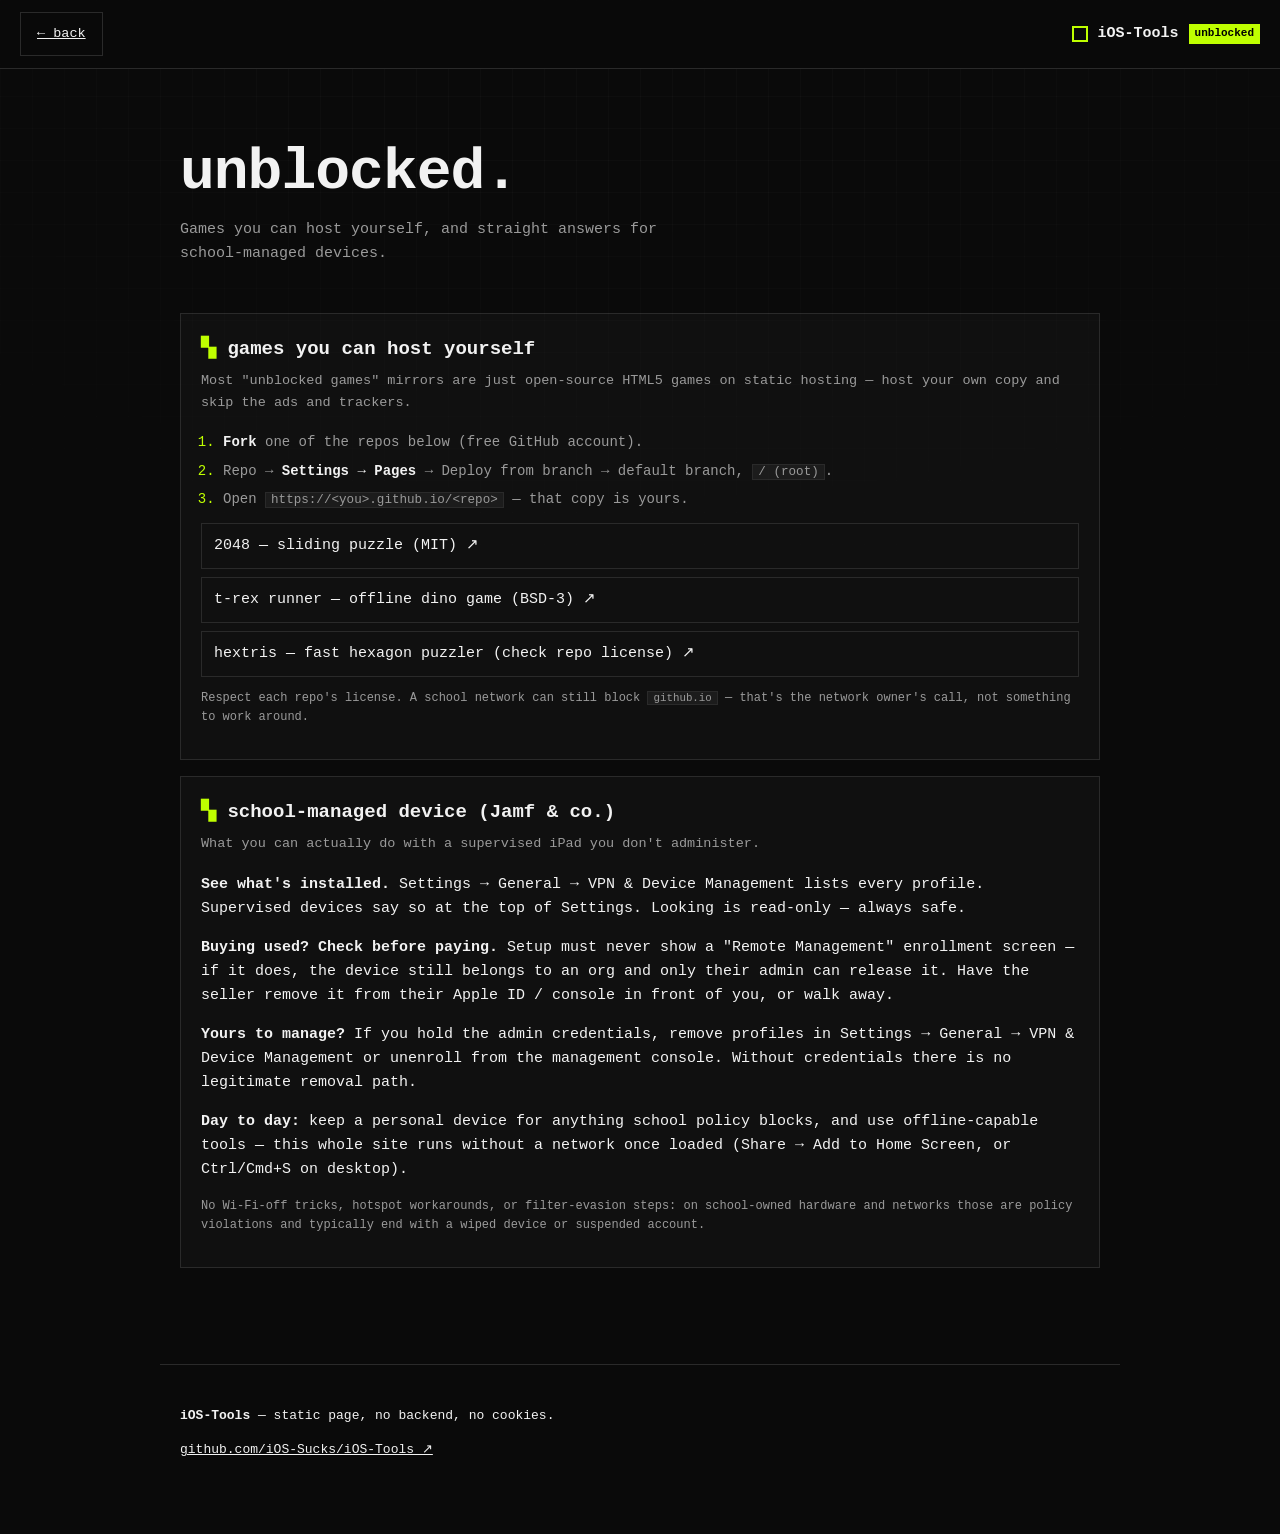
==== unblocked.html @ 69f216e7 "Split unblocked into its own page with back button Moves games and managed-device guides from index " ====
<!DOCTYPE html>
<html lang="en">
<head>
  <meta charset="UTF-8" />
  <meta name="viewport" content="width=device-width, initial-scale=1.0" />
  <title>unblocked — iOS-Tools</title>
  <meta name="description" content="Self-hostable open-source games and straight answers for school-managed devices." />
  <link rel="stylesheet" href="styles.css" />
  <link rel="icon" href="data:image/svg+xml,%3Csvg xmlns='http://www.w3.org/2000/svg' viewBox='0 0 16 16'%3E%3Crect width='16' height='16' fill='%230a0a0a'/%3E%3Crect x='3' y='3' width='10' height='10' fill='none' stroke='%23bfff00' stroke-width='2'/%3E%3C/svg%3E" />
</head>
<body>
  <a class="skip" href="#games">Skip to content</a>

  <header class="topbar">
    <a class="btn" href="index.html">← back</a>
    <a class="brand" href="index.html" aria-label="iOS-Tools home">
      <span class="brand-box" aria-hidden="true"></span>
      <span>iOS-Tools</span>
      <span class="brand-tag">unblocked</span>
    </a>
  </header>

  <main>
    <section class="hero">
      <h1>unblocked.</h1>
      <p class="lede">Games you can host yourself, and straight answers for school-managed devices.</p>
    </section>

    <section class="section">
      <article id="games" class="panel reveal">
        <header><h3>games you can host yourself</h3><p>Most "unblocked games" mirrors are just open-source HTML5 games on static hosting — host your own copy and skip the ads and trackers.</p></header>
        <ol class="steps">
          <li><strong>Fork</strong> one of the repos below (free GitHub account).</li>
          <li>Repo → <strong>Settings → Pages</strong> → Deploy from branch → default branch, <code>/ (root)</code>.</li>
          <li>Open <code>https://&lt;you&gt;.github.io/&lt;repo&gt;</code> — that copy is yours.</li>
        </ol>
        <ul class="links" aria-label="Open-source games to self-host">
          <li><a href="https://github.com/gabrielecirulli/2048" target="_blank" rel="noopener">2048 — sliding puzzle (MIT) ↗</a></li>
          <li><a href="https://github.com/wayou/t-rex-runner" target="_blank" rel="noopener">t-rex runner — offline dino game (BSD-3) ↗</a></li>
          <li><a href="https://github.com/Hextris/hextris" target="_blank" rel="noopener">hextris — fast hexagon puzzler (check repo license) ↗</a></li>
        </ul>
        <p class="dim small">Respect each repo's license. A school network can still block <code>github.io</code> — that's the network owner's call, not something to work around.</p>
      </article>

      <article id="managed" class="panel reveal">
        <header><h3>school-managed device (Jamf &amp; co.)</h3><p>What you can actually do with a supervised iPad you don't administer.</p></header>
        <p><strong>See what's installed.</strong> Settings → General → VPN &amp; Device Management lists every profile. Supervised devices say so at the top of Settings. Looking is read-only — always safe.</p>
        <p><strong>Buying used? Check before paying.</strong> Setup must never show a "Remote Management" enrollment screen — if it does, the device still belongs to an org and only their admin can release it. Have the seller remove it from their Apple ID / console in front of you, or walk away.</p>
        <p><strong>Yours to manage?</strong> If you hold the admin credentials, remove profiles in Settings → General → VPN &amp; Device Management or unenroll from the management console. Without credentials there is no legitimate removal path.</p>
        <p><strong>Day to day:</strong> keep a personal device for anything school policy blocks, and use offline-capable tools — this whole site runs without a network once loaded (Share → Add to Home Screen, or Ctrl/Cmd+S on desktop).</p>
        <p class="dim small">No Wi-Fi-off tricks, hotspot workarounds, or filter-evasion steps: on school-owned hardware and networks those are policy violations and typically end with a wiped device or suspended account.</p>
      </article>
    </section>
  </main>

  <footer>
    <p><strong>iOS-Tools</strong> — static page, no backend, no cookies.</p>
    <p><a href="https://github.com/iOS-Sucks/iOS-Tools" target="_blank" rel="noopener">github.com/iOS-Sucks/iOS-Tools ↗</a></p>
  </footer>

  <script src="app.js" defer></script>
</body>
</html>
---- styles.css ----
/* iOS-Tools — minimal square theme. black/white + lime rgb(191,255,0). */
:root {
  --bg: #0a0a0a;
  --bg2: #111111;
  --panel: #101010;
  --line: #2a2a2a;
  --fg: #f2f2f2;
  --dim: #9a9a9a;
  --lime: rgb(191, 255, 0);
  --lime-dim: rgba(191, 255, 0, 0.14);
  --err: #ff5d5d;
  --mono: ui-monospace, "JetBrains Mono", "SF Mono", Menlo, Consolas, monospace;
}

* { box-sizing: border-box; border-radius: 0 !important; }
html { scroll-behavior: smooth; }
body {
  margin: 0;
  background: var(--bg);
  color: var(--fg);
  font-family: var(--mono);
  font-size: 15px;
  line-height: 1.6;
  -webkit-font-smoothing: antialiased;
}

/* square grid backdrop */
body::before {
  content: "";
  position: fixed;
  inset: 0;
  pointer-events: none;
  background-image:
    linear-gradient(rgba(255,255,255,0.02) 1px, transparent 1px),
    linear-gradient(90deg, rgba(255,255,255,0.02) 1px, transparent 1px);
  background-size: 32px 32px;
  mask-image: radial-gradient(ellipse 90% 70% at 50% 0%, black 30%, transparent 100%);
}

::selection { background: var(--lime); color: #000; }
a { color: var(--fg); }
a:hover { color: var(--lime); }
code { background: #1c1c1c; padding: 0 5px; border: 1px solid var(--line); font-size: 0.9em; }

.skip {
  position: absolute; left: -999px; top: 0;
  background: var(--lime); color: #000; padding: 8px 12px; z-index: 99;
}
.skip:focus { left: 8px; top: 8px; }

/* top bar */
.topbar {
  position: sticky; top: 0; z-index: 50;
  display: flex; justify-content: space-between; align-items: center;
  padding: 12px 20px;
  background: rgba(10,10,10,0.92);
  backdrop-filter: blur(8px);
  border-bottom: 1px solid var(--line);
}
.brand { display: flex; align-items: center; gap: 10px; text-decoration: none; font-weight: 700; }
.brand-box { width: 16px; height: 16px; border: 2px solid var(--lime); display: inline-block; transition: transform .25s, background .25s; }
.brand:hover .brand-box { background: var(--lime); transform: rotate(90deg); }
.brand-tag { font-size: 11px; color: #000; background: var(--lime); padding: 1px 6px; }
.topbar nav { display: flex; gap: 4px; }
.topbar nav a { text-decoration: none; padding: 6px 10px; border: 1px solid transparent; font-size: 13px; }
.topbar nav a:hover { border-color: var(--lime); color: var(--lime); }

main { max-width: 960px; margin: 0 auto; padding: 0 20px 80px; }

/* hero */
.hero { padding: 56px 0 32px; }
.hero h1 { font-size: clamp(34px, 6vw, 58px); line-height: 1.04; margin: 18px 0 12px; letter-spacing: -1px; }
.lede { color: var(--dim); max-width: 60ch; }

.dim { color: var(--dim); }
.small { font-size: 12px; }

.hero-actions { display: flex; gap: 10px; flex-wrap: wrap; margin: 8px 0 26px; }
.stats { display: grid; grid-template-columns: repeat(4, 1fr); border: 1px solid var(--line); margin: 0; }
.stats div { padding: 12px; border-right: 1px solid var(--line); }
.stats div:last-child { border-right: 0; }
.stats dt { font-size: 11px; color: var(--dim); }
.stats dd { margin: 0; font-size: 20px; color: var(--lime); }

/* sections */
.index { padding: 20px 0; }
h2 { font-size: 15px; text-transform: uppercase; letter-spacing: 2px; border-bottom: 1px solid var(--line); padding-bottom: 10px; margin: 48px 0 18px; }
.h-num { color: #000; background: var(--lime); padding: 1px 7px; margin-right: 8px; }
.h-sub { color: var(--dim); text-transform: none; letter-spacing: 0; }

.grid.cards { display: grid; grid-template-columns: repeat(auto-fill, minmax(240px, 1fr)); gap: 1px; background: var(--line); border: 1px solid var(--line); }
.card {
  background: var(--panel); padding: 14px 16px; text-decoration: none;
  display: flex; flex-direction: column; gap: 6px; min-height: 132px;
  transition: background .2s;
  position: relative;
}
.card svg { width: 26px; height: 26px; fill: none; stroke: var(--lime); stroke-width: 1.6; }
.card strong { font-size: 15px; }
.card span { color: var(--dim); font-size: 13px; flex: 1; }
.card em { font-style: normal; font-size: 11px; color: var(--dim); border-top: 1px dashed var(--line); padding-top: 8px; }
.card:hover { background: var(--lime-dim); }
.card:hover strong { color: var(--lime); }
.card::after { content: "→"; position: absolute; top: 16px; right: 16px; color: var(--dim); transition: transform .2s, color .2s; }
.card:hover::after { transform: translate(3px, -3px); color: var(--lime); }

.section { scroll-margin-top: 70px; }
.panel { border: 1px solid var(--line); background: var(--panel); padding: 20px; margin-bottom: 16px; scroll-margin-top: 70px; }
.panel > header h3 { margin: 0 0 6px; font-size: 19px; }
.panel > header h3::before { content: "▚ "; color: var(--lime); }
.panel > header p { color: var(--dim); margin: 0 0 18px; font-size: 13.5px; }

label { display: block; font-size: 12px; color: var(--dim); text-transform: uppercase; letter-spacing: 1px; margin: 16px 0 6px; }
input[type="text"], input[type="url"], select, textarea {
  width: 100%; background: #0c0c0c; color: var(--fg);
  border: 1px solid var(--line); padding: 10px 12px;
  font-family: var(--mono); font-size: 14px;
}
input:focus, select:focus, textarea:focus, button:focus-visible, .drop:focus {
  outline: 2px solid var(--lime); outline-offset: 1px;
}
select { cursor: pointer; }
textarea { resize: vertical; min-height: 90px; }
.formgrid { display: grid; grid-template-columns: 1fr 1fr; gap: 0 16px; }
.checkrow { display: flex; gap: 10px; align-items: center; margin-top: 14px; }
.checkrow label { margin: 0; text-transform: none; letter-spacing: 0; font-size: 14px; color: var(--fg); }
input[type="checkbox"] { width: 18px; height: 18px; accent-color: var(--lime); }

.row { display: flex; gap: 10px; flex-wrap: wrap; margin-top: 16px; }
.btn {
  font-family: var(--mono); font-size: 13.5px; cursor: pointer;
  background: transparent; color: var(--fg);
  border: 1px solid var(--line); padding: 10px 16px;
  transition: background .15s, color .15s, border-color .15s, transform .1s;
}
.btn:hover { border-color: var(--lime); color: var(--lime); }
.btn:active { transform: translateY(1px); }
.btn.primary { background: var(--lime); border-color: var(--lime); color: #000; font-weight: 700; }
.btn.primary:hover { background: #d4ff4d; color: #000; }
.btn:disabled { opacity: 0.4; cursor: not-allowed; }
.linklike { color: var(--lime); text-decoration: underline; cursor: pointer; }

.drop {
  border: 1px dashed var(--dim); padding: 26px; text-align: center;
  margin-bottom: 6px; cursor: pointer; transition: border-color .2s, background .2s;
}
.drop:hover, .drop.over { border-color: var(--lime); background: var(--lime-dim); }

.out {
  background: #0c0c0c; border: 1px solid var(--line);
  padding: 14px; overflow-x: auto; max-height: 340px; overflow-y: auto;
  margin: 6px 0 0; white-space: pre-wrap; word-break: break-word;
}
.out code { background: none; border: 0; padding: 0; }
.result { border-left: 3px solid var(--lime); padding: 8px 12px; background: #0c0c0c; }
.err { color: var(--err); font-size: 13px; min-height: 1.2em; margin: 10px 0 0; }
.err:empty { display: none; }

.summary { margin-top: 14px; }
.summary table { width: 100%; border-collapse: collapse; font-size: 13px; }
.summary th, .summary td { text-align: left; border: 1px solid var(--line); padding: 7px 10px; }
.summary th { color: var(--dim); font-weight: 400; width: 220px; background: #0c0c0c; }

.links { list-style: none; padding: 0; margin: 12px 0 0; display: flex; flex-direction: column; gap: 8px; }
.links a { display: block; border: 1px solid var(--line); padding: 10px 12px; text-decoration: none; }
.links a:hover { border-color: var(--lime); }

.steps { padding-left: 22px; margin: 12px 0; color: var(--dim); font-size: 14px; }
.steps li { margin-bottom: 6px; }
.steps li::marker { color: var(--lime); }
.steps strong { color: var(--fg); }

.swatch { width: 100%; height: 44px; border: 1px solid var(--line); margin-top: 12px; }

footer { border-top: 1px solid var(--line); padding: 28px 20px 60px; max-width: 960px; margin: 0 auto; font-size: 13px; }

/* reveal animation */
.reveal { opacity: 0; transform: translateY(14px); transition: opacity .5s ease, transform .5s ease; }
.reveal.in { opacity: 1; transform: none; }

@media (max-width: 640px) {
  .formgrid { grid-template-columns: 1fr; }
  .stats { grid-template-columns: repeat(2, 1fr); }
  .stats div:nth-child(2) { border-right: 0; }
  .stats div { border-bottom: 1px solid var(--line); }
  .topbar nav a:not(:last-child) { display: none; }
}

@media (prefers-reduced-motion: reduce) {
  *, *::before, *::after { animation: none !important; transition: none !important; }
  html { scroll-behavior: auto; }
  .reveal { opacity: 1; transform: none; }
}
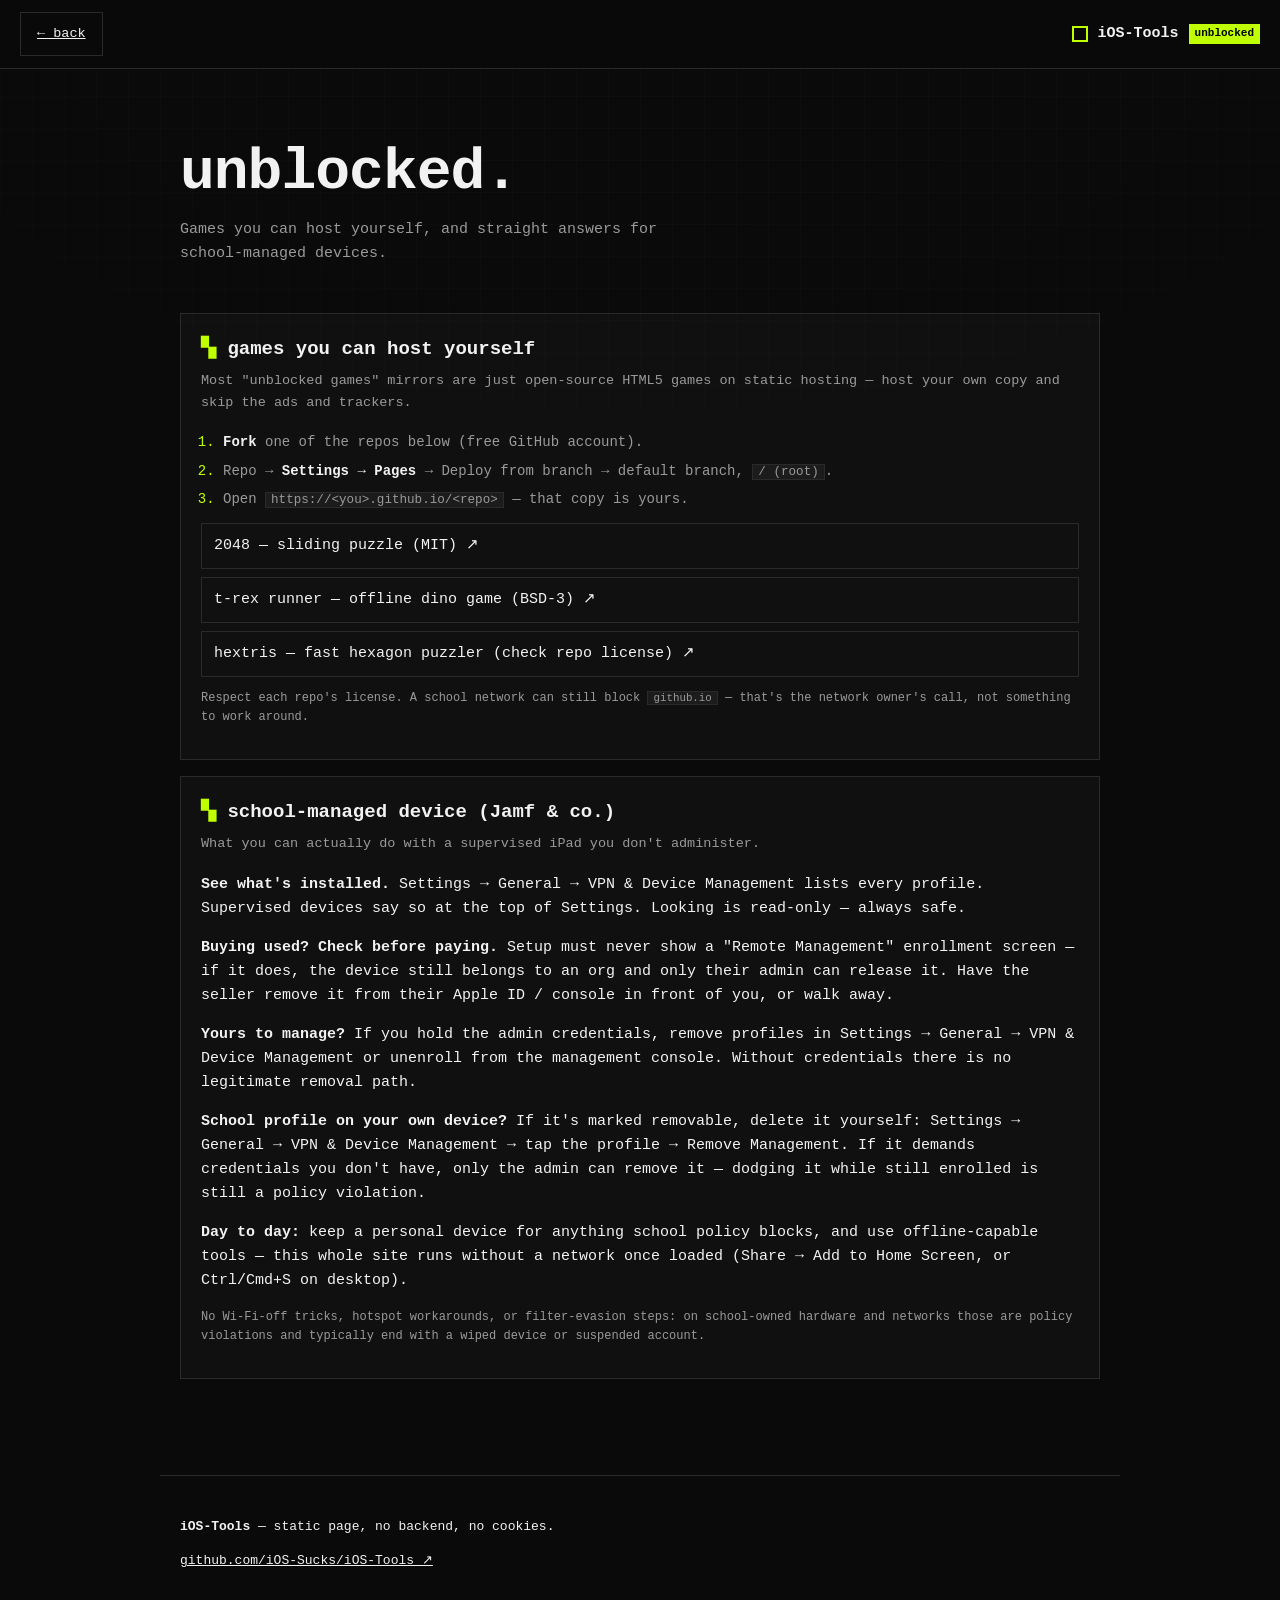
==== commit e4a40dfc: "Document self-removal of removable profiles on own devices Covers the personal-device case directly:" ====
--- a/unblocked.html
+++ b/unblocked.html
@@ -47,6 +47,7 @@
         <p><strong>See what's installed.</strong> Settings → General → VPN &amp; Device Management lists every profile. Supervised devices say so at the top of Settings. Looking is read-only — always safe.</p>
         <p><strong>Buying used? Check before paying.</strong> Setup must never show a "Remote Management" enrollment screen — if it does, the device still belongs to an org and only their admin can release it. Have the seller remove it from their Apple ID / console in front of you, or walk away.</p>
         <p><strong>Yours to manage?</strong> If you hold the admin credentials, remove profiles in Settings → General → VPN &amp; Device Management or unenroll from the management console. Without credentials there is no legitimate removal path.</p>
+        <p><strong>School profile on your own device?</strong> If it's marked removable, delete it yourself: Settings → General → VPN &amp; Device Management → tap the profile → Remove Management. If it demands credentials you don't have, only the admin can remove it — dodging it while still enrolled is still a policy violation.</p>
         <p><strong>Day to day:</strong> keep a personal device for anything school policy blocks, and use offline-capable tools — this whole site runs without a network once loaded (Share → Add to Home Screen, or Ctrl/Cmd+S on desktop).</p>
         <p class="dim small">No Wi-Fi-off tricks, hotspot workarounds, or filter-evasion steps: on school-owned hardware and networks those are policy violations and typically end with a wiped device or suspended account.</p>
       </article>
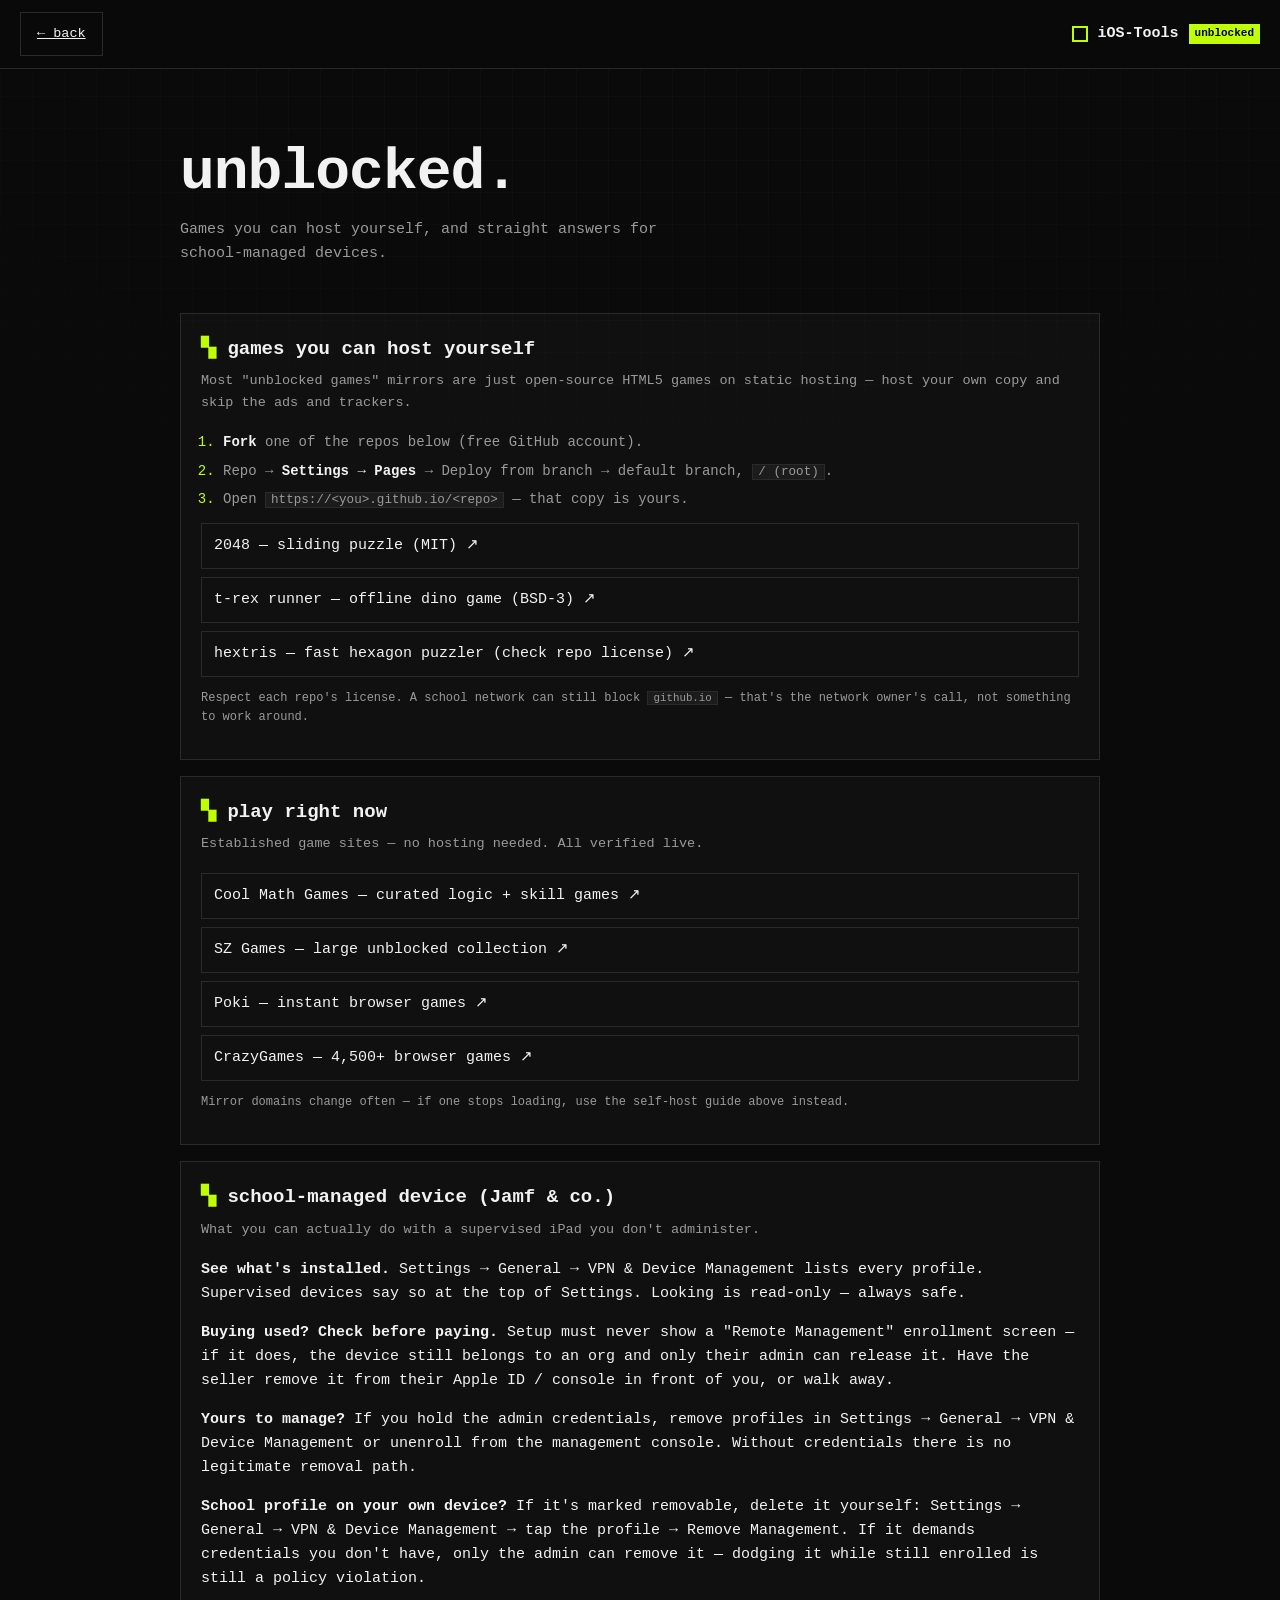
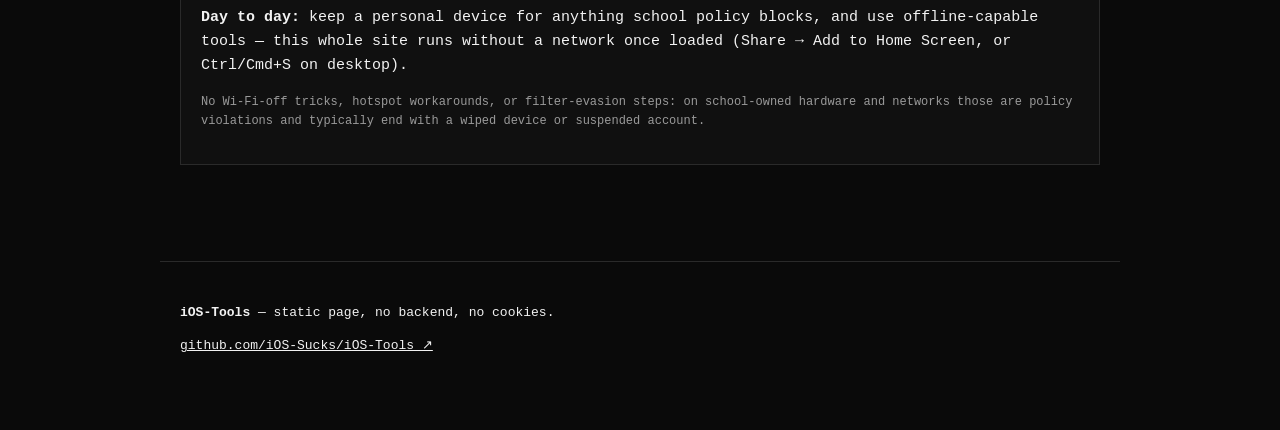
==== commit 6ba5faff: "Add verified play-now game links to unblocked page CoolMathGames, SZ Games, Poki and CrazyGames home" ====
--- a/unblocked.html
+++ b/unblocked.html
@@ -42,6 +42,17 @@
         <p class="dim small">Respect each repo's license. A school network can still block <code>github.io</code> — that's the network owner's call, not something to work around.</p>
       </article>
 
+      <article id="play" class="panel reveal">
+        <header><h3>play right now</h3><p>Established game sites — no hosting needed. All verified live.</p></header>
+        <ul class="links" aria-label="Game sites">
+          <li><a href="https://www.coolmathgames.com/" target="_blank" rel="noopener">Cool Math Games — curated logic + skill games ↗</a></li>
+          <li><a href="https://szgames.world/" target="_blank" rel="noopener">SZ Games — large unblocked collection ↗</a></li>
+          <li><a href="https://poki.com/" target="_blank" rel="noopener">Poki — instant browser games ↗</a></li>
+          <li><a href="https://www.crazygames.com/" target="_blank" rel="noopener">CrazyGames — 4,500+ browser games ↗</a></li>
+        </ul>
+        <p class="dim small">Mirror domains change often — if one stops loading, use the self-host guide above instead.</p>
+      </article>
+
       <article id="managed" class="panel reveal">
         <header><h3>school-managed device (Jamf &amp; co.)</h3><p>What you can actually do with a supervised iPad you don't administer.</p></header>
         <p><strong>See what's installed.</strong> Settings → General → VPN &amp; Device Management lists every profile. Supervised devices say so at the top of Settings. Looking is read-only — always safe.</p>
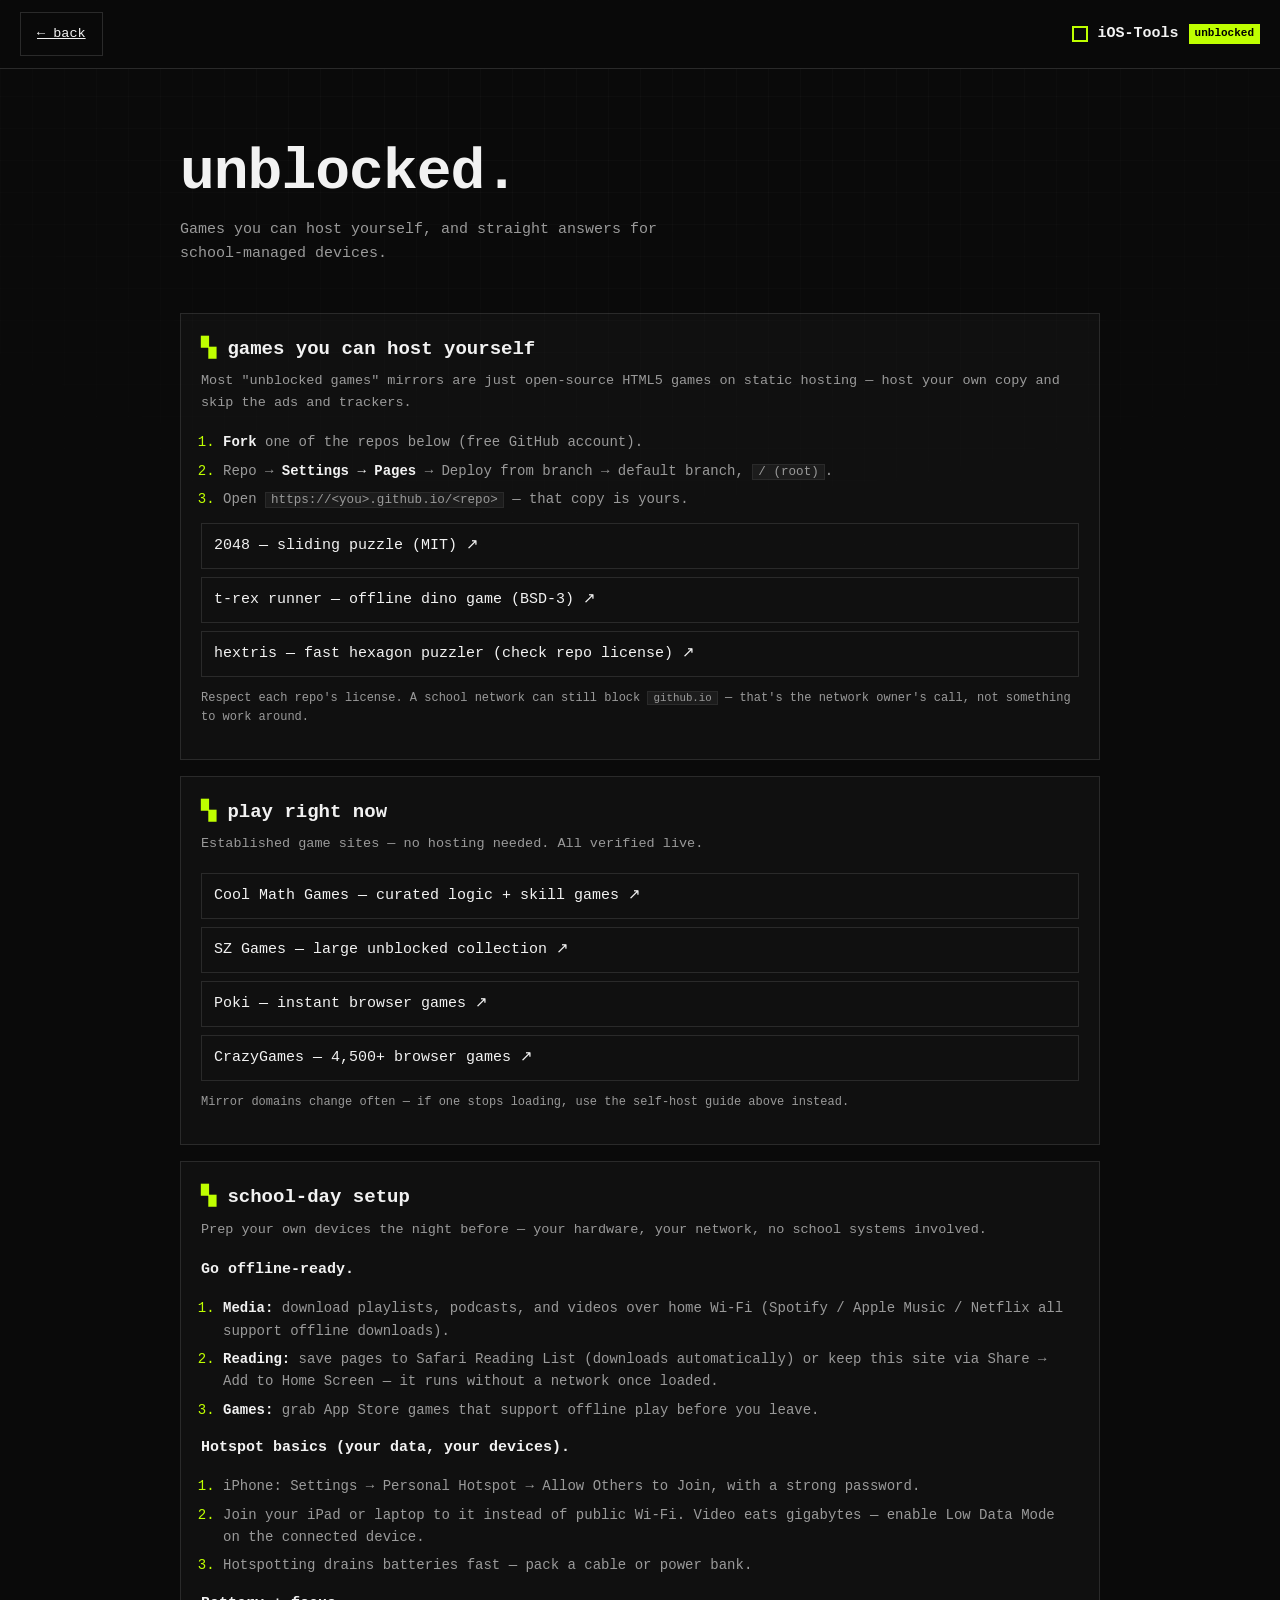
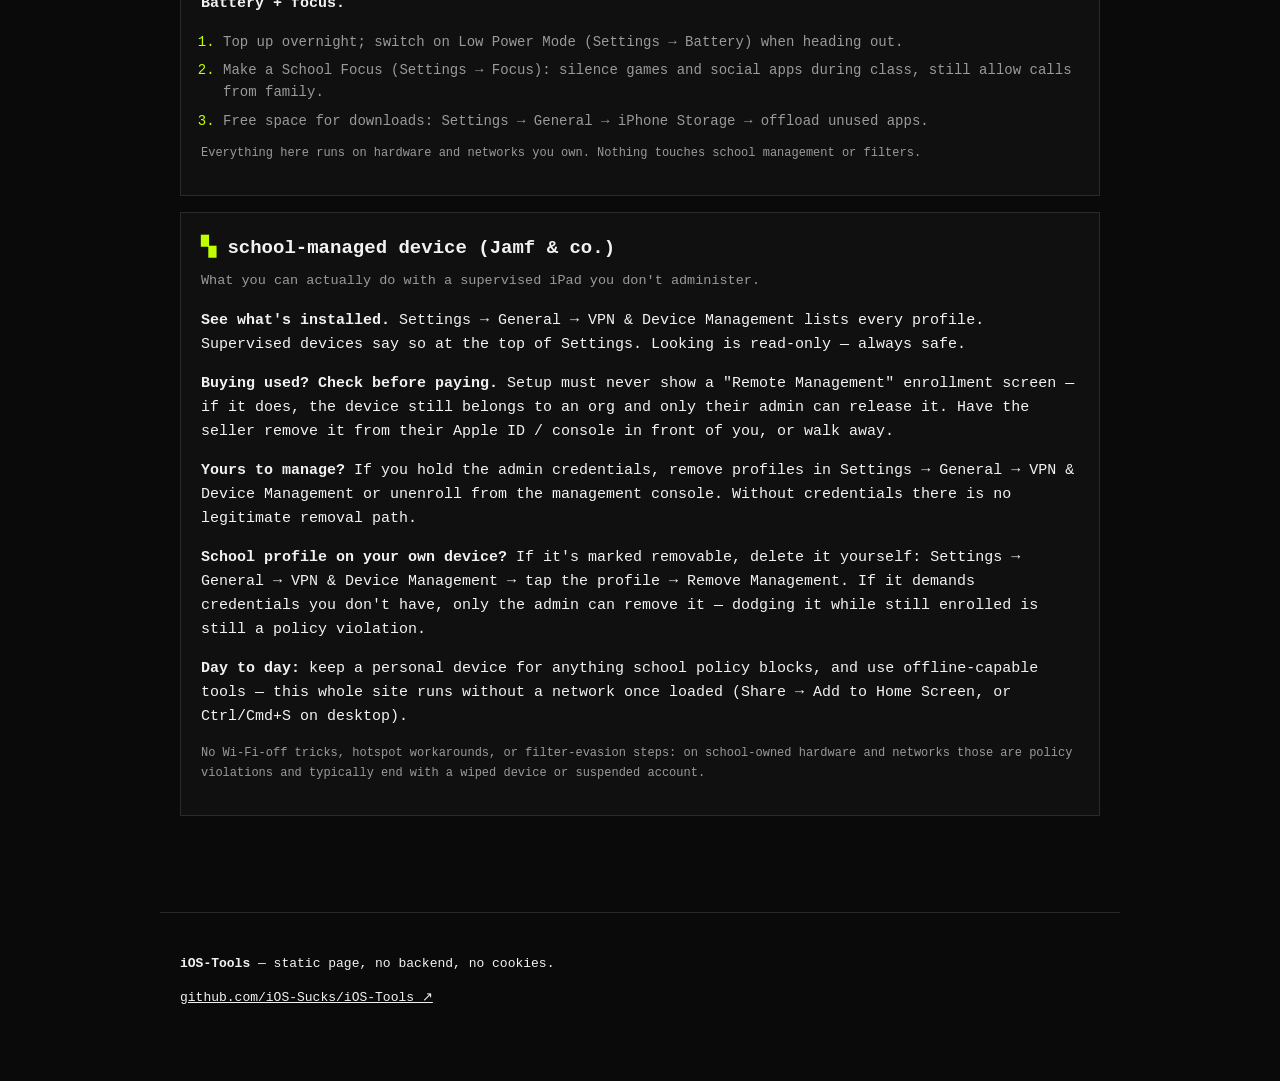
==== commit 1dae315c: "Add school-day setup guide to unblocked page Offline prep, personal hotspot basics, battery and Focu" ====
--- a/unblocked.html
+++ b/unblocked.html
@@ -53,6 +53,29 @@
         <p class="dim small">Mirror domains change often — if one stops loading, use the self-host guide above instead.</p>
       </article>
 
+      <article id="school-day" class="panel reveal">
+        <header><h3>school-day setup</h3><p>Prep your own devices the night before — your hardware, your network, no school systems involved.</p></header>
+        <p><strong>Go offline-ready.</strong></p>
+        <ol class="steps">
+          <li><strong>Media:</strong> download playlists, podcasts, and videos over home Wi-Fi (Spotify / Apple Music / Netflix all support offline downloads).</li>
+          <li><strong>Reading:</strong> save pages to Safari Reading List (downloads automatically) or keep this site via Share → Add to Home Screen — it runs without a network once loaded.</li>
+          <li><strong>Games:</strong> grab App Store games that support offline play before you leave.</li>
+        </ol>
+        <p><strong>Hotspot basics (your data, your devices).</strong></p>
+        <ol class="steps">
+          <li>iPhone: Settings → Personal Hotspot → Allow Others to Join, with a strong password.</li>
+          <li>Join your iPad or laptop to it instead of public Wi-Fi. Video eats gigabytes — enable Low Data Mode on the connected device.</li>
+          <li>Hotspotting drains batteries fast — pack a cable or power bank.</li>
+        </ol>
+        <p><strong>Battery + focus.</strong></p>
+        <ol class="steps">
+          <li>Top up overnight; switch on Low Power Mode (Settings → Battery) when heading out.</li>
+          <li>Make a School Focus (Settings → Focus): silence games and social apps during class, still allow calls from family.</li>
+          <li>Free space for downloads: Settings → General → iPhone Storage → offload unused apps.</li>
+        </ol>
+        <p class="dim small">Everything here runs on hardware and networks you own. Nothing touches school management or filters.</p>
+      </article>
+
       <article id="managed" class="panel reveal">
         <header><h3>school-managed device (Jamf &amp; co.)</h3><p>What you can actually do with a supervised iPad you don't administer.</p></header>
         <p><strong>See what's installed.</strong> Settings → General → VPN &amp; Device Management lists every profile. Supervised devices say so at the top of Settings. Looking is read-only — always safe.</p>
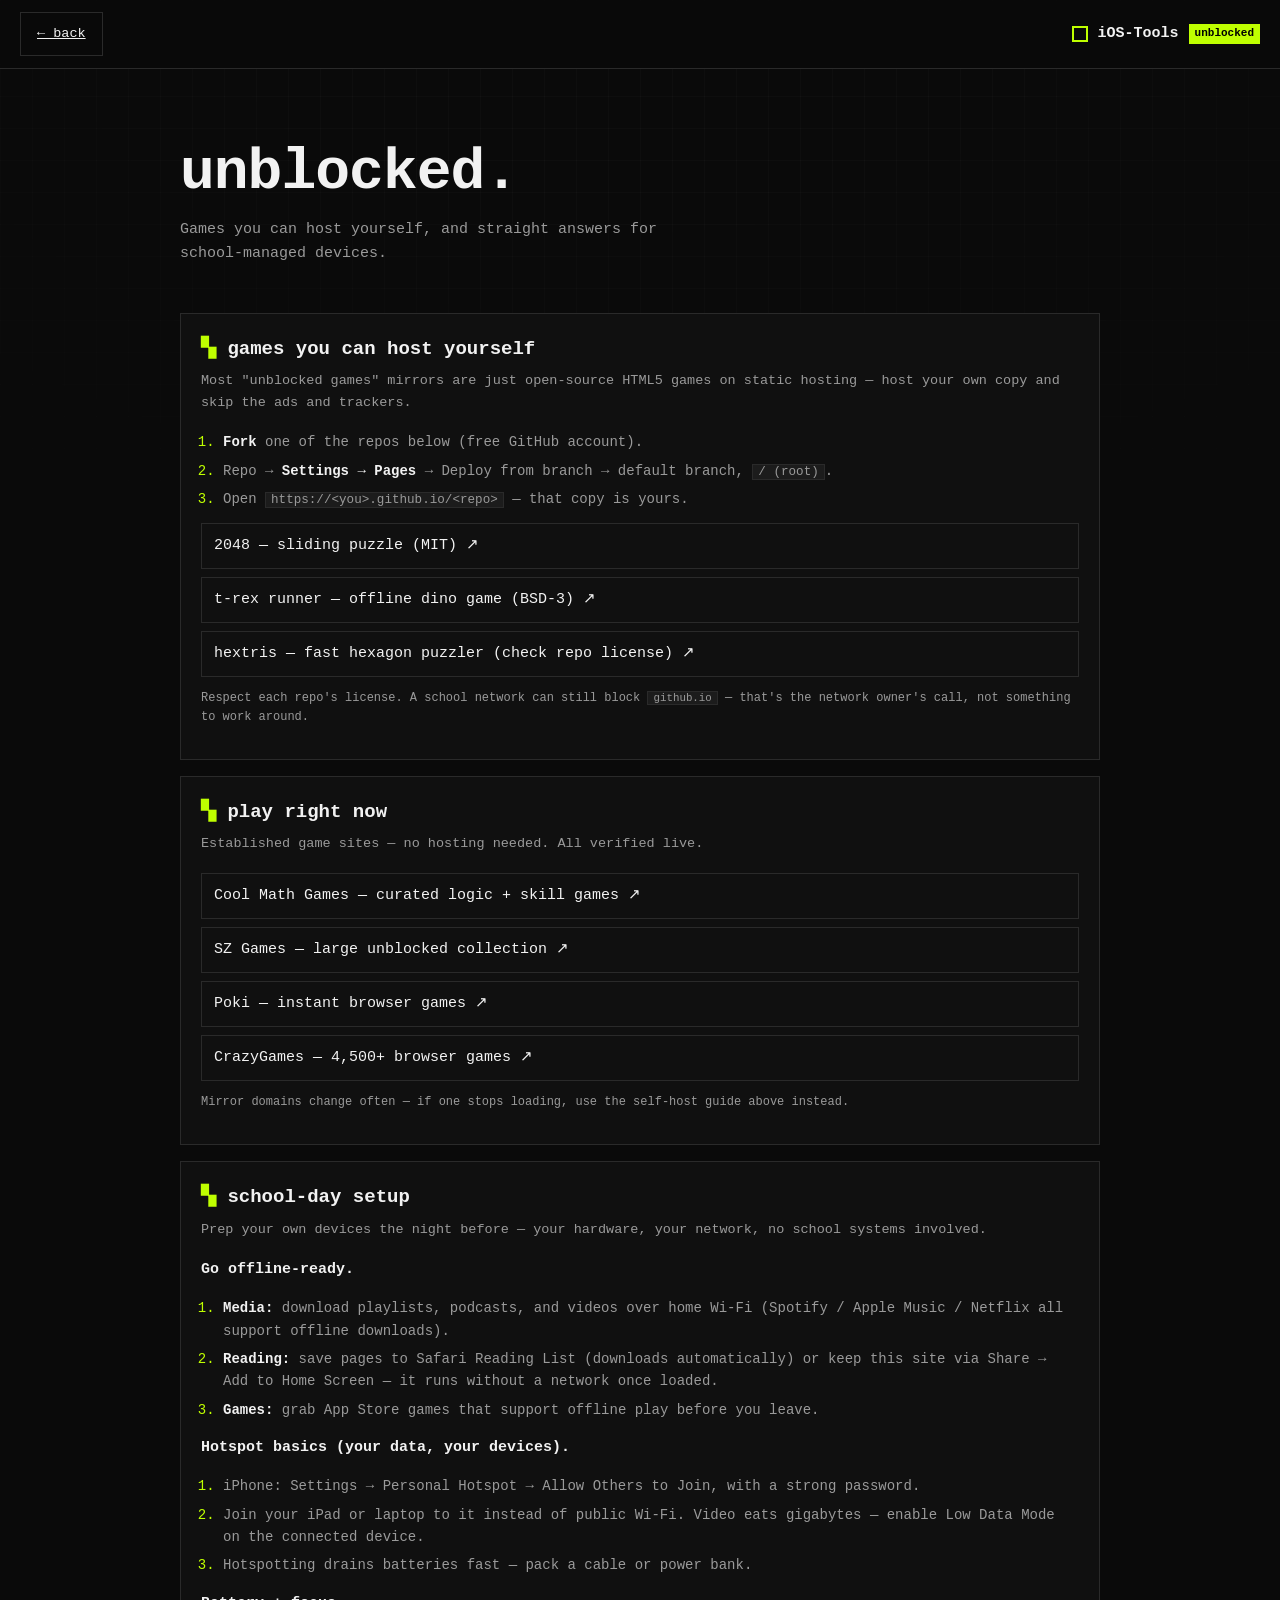
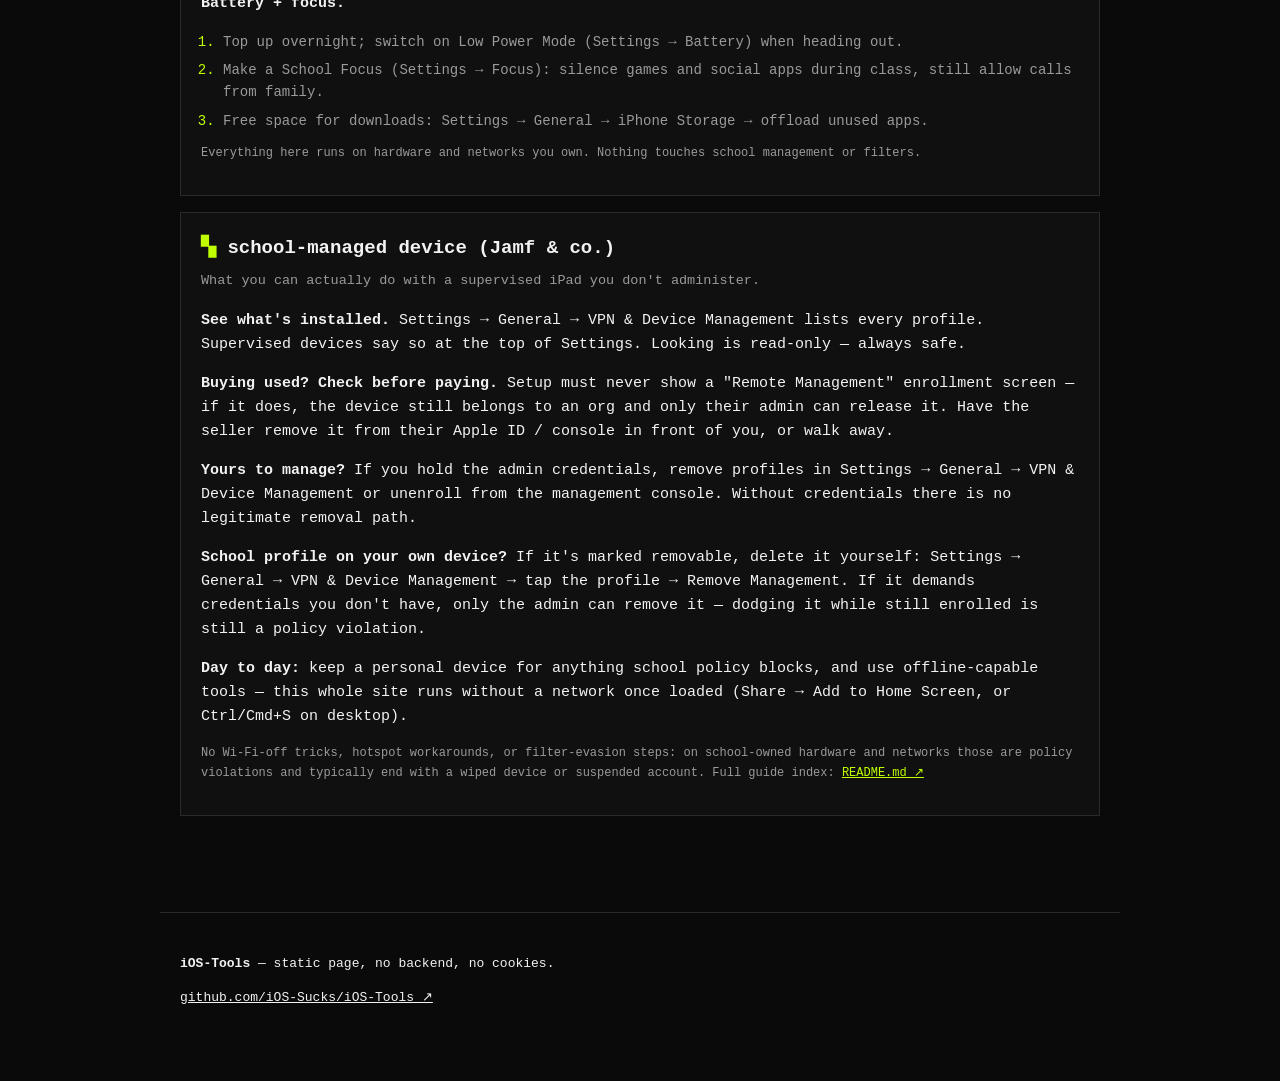
==== commit 6d04e48f: "Link README from device guide, add ambient tile glow Lime README link in the managed-device note. Fi" ====
--- a/unblocked.html
+++ b/unblocked.html
@@ -83,7 +83,7 @@
         <p><strong>Yours to manage?</strong> If you hold the admin credentials, remove profiles in Settings → General → VPN &amp; Device Management or unenroll from the management console. Without credentials there is no legitimate removal path.</p>
         <p><strong>School profile on your own device?</strong> If it's marked removable, delete it yourself: Settings → General → VPN &amp; Device Management → tap the profile → Remove Management. If it demands credentials you don't have, only the admin can remove it — dodging it while still enrolled is still a policy violation.</p>
         <p><strong>Day to day:</strong> keep a personal device for anything school policy blocks, and use offline-capable tools — this whole site runs without a network once loaded (Share → Add to Home Screen, or Ctrl/Cmd+S on desktop).</p>
-        <p class="dim small">No Wi-Fi-off tricks, hotspot workarounds, or filter-evasion steps: on school-owned hardware and networks those are policy violations and typically end with a wiped device or suspended account.</p>
+        <p class="dim small">No Wi-Fi-off tricks, hotspot workarounds, or filter-evasion steps: on school-owned hardware and networks those are policy violations and typically end with a wiped device or suspended account. Full guide index: <a class="linklike" href="https://github.com/iOS-Sucks/iOS-Tools/blob/main/README.md" target="_blank" rel="noopener">README.md ↗</a></p>
       </article>
     </section>
   </main>
--- a/styles.css
+++ b/styles.css
@@ -174,7 +174,11 @@
 
 footer { border-top: 1px solid var(--line); padding: 28px 20px 60px; max-width: 960px; margin: 0 auto; font-size: 13px; }
 
-/* reveal animation */
+/* animated accent tiles (JS lights a few at random; static grid stays as backdrop) */
+.tiles { position: fixed; inset: 0; z-index: 0; pointer-events: none; display: grid; }
+.tile { opacity: 0; transition: opacity 1.4s ease; }
+.tile.lit { background: var(--lime); opacity: 0.08; }
+body > header, body > main, body > footer { position: relative; z-index: 1; }
 .reveal { opacity: 0; transform: translateY(14px); transition: opacity .5s ease, transform .5s ease; }
 .reveal.in { opacity: 1; transform: none; }
 
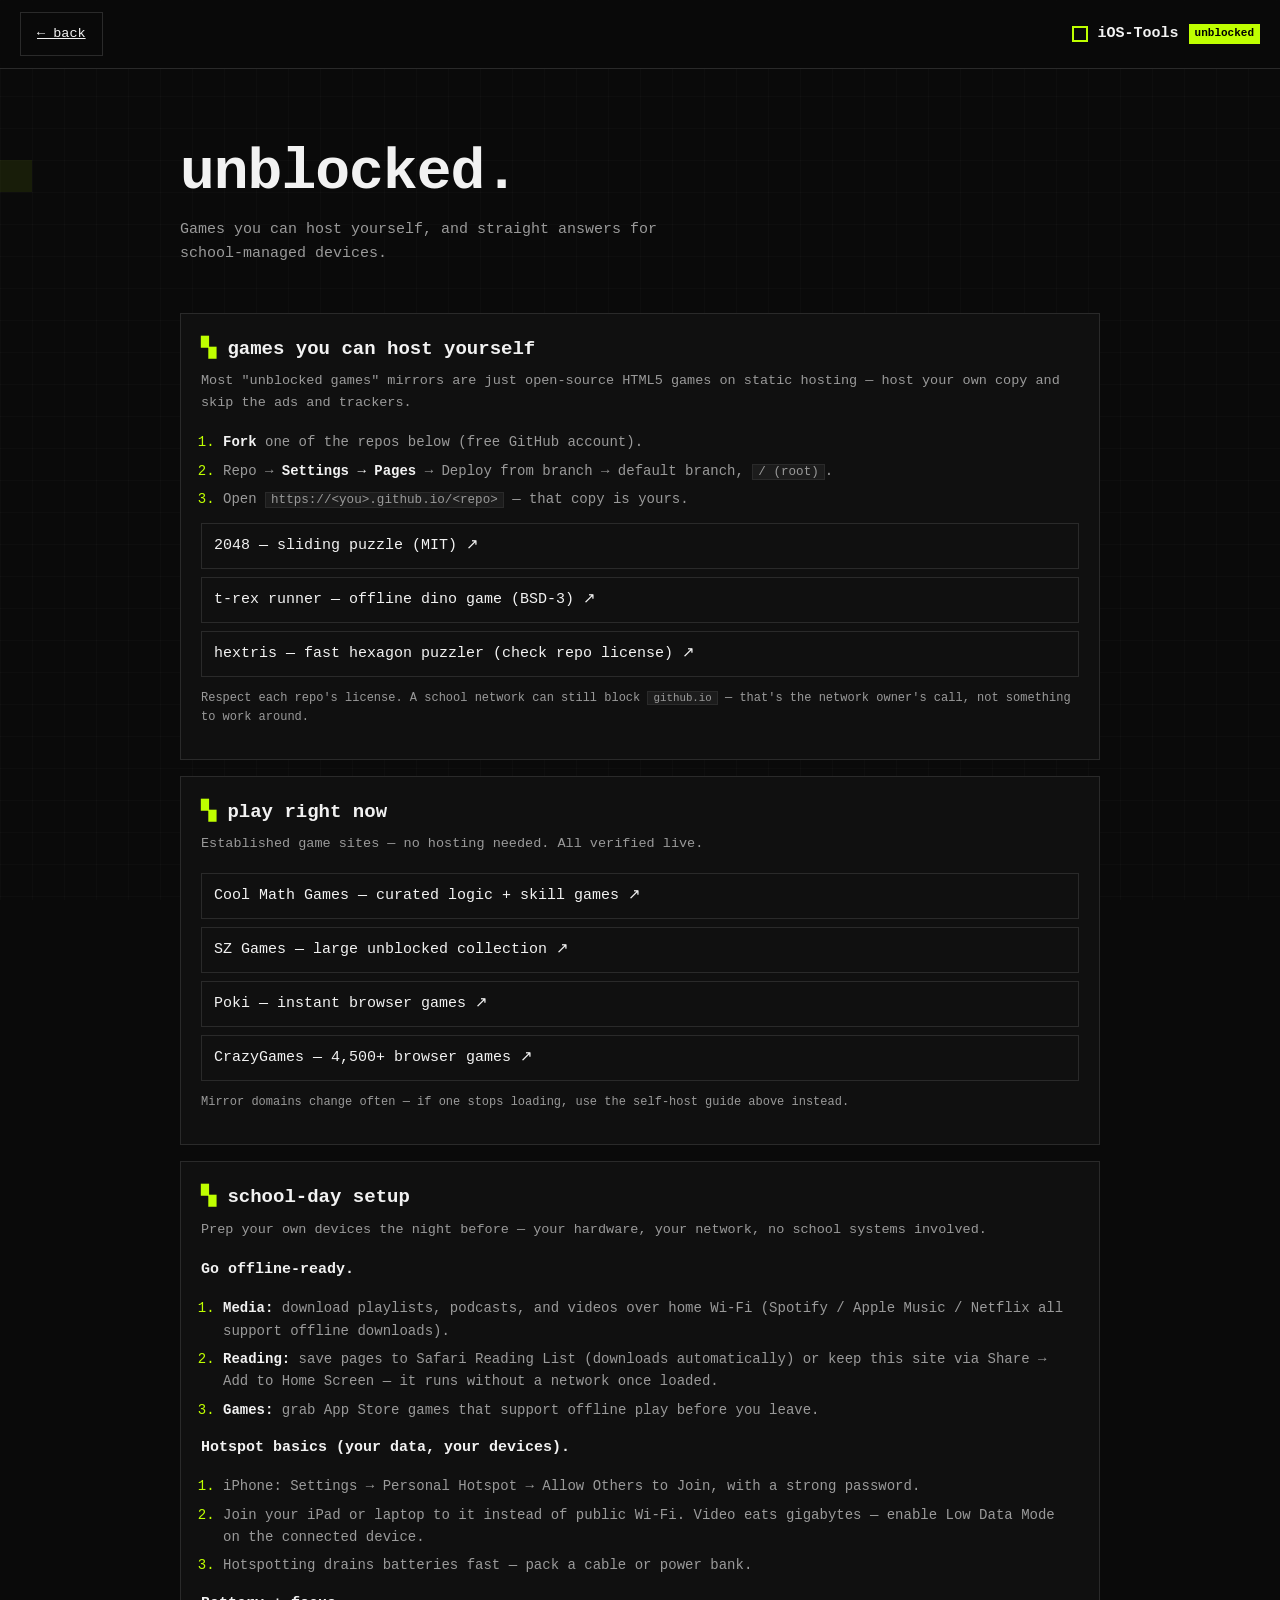
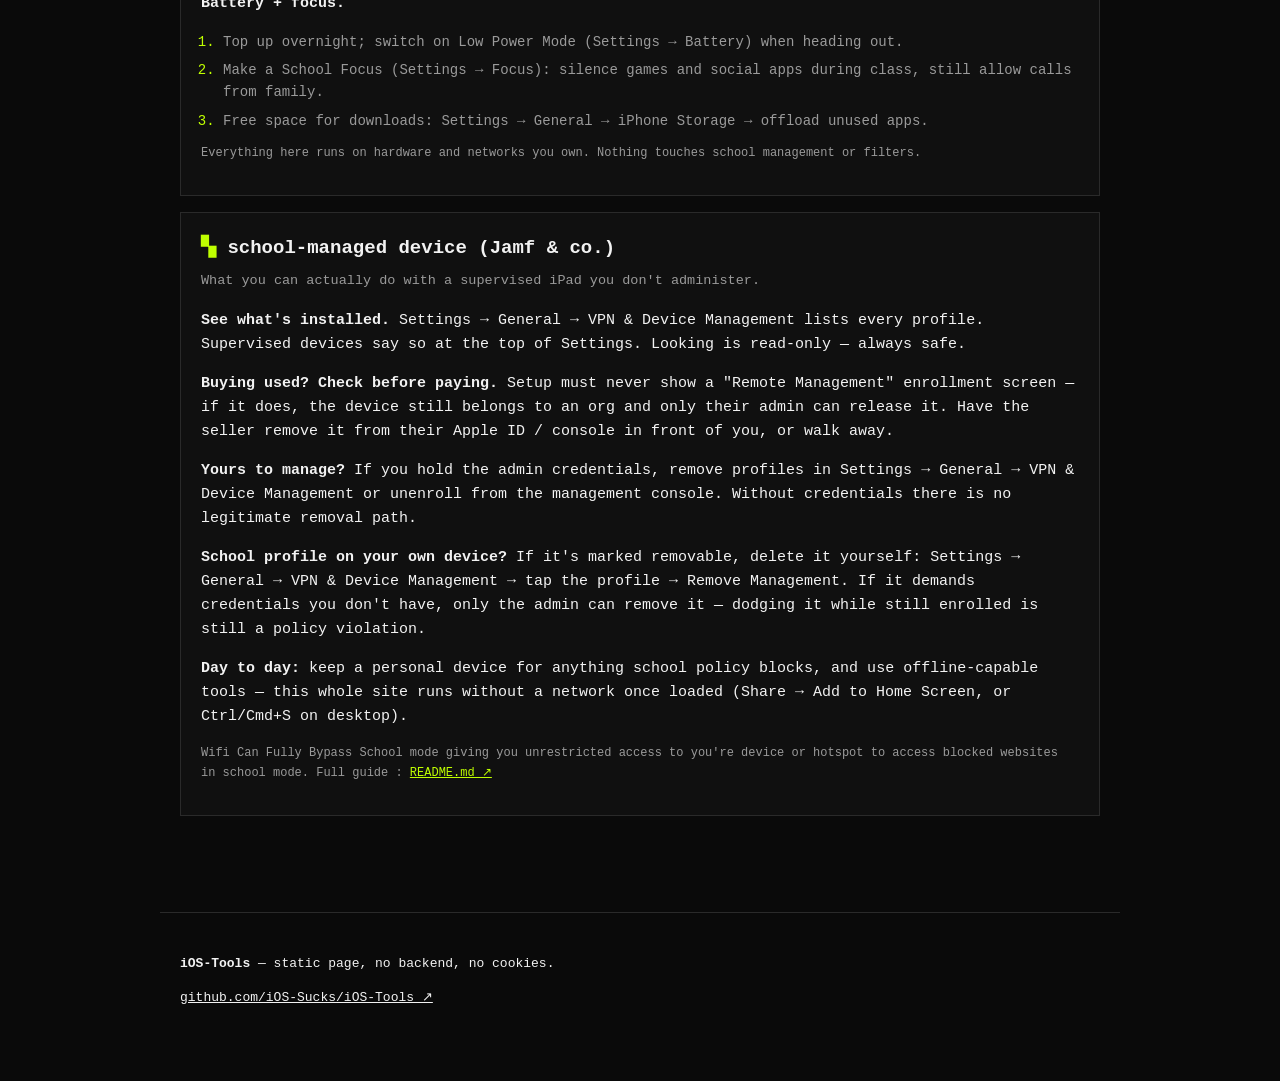
==== commit 43b5fcb2: "Revise policy violation warning and add Wi-Fi bypass info Updated the warning about policy violation" ====
--- a/unblocked.html
+++ b/unblocked.html
@@ -83,7 +83,7 @@
         <p><strong>Yours to manage?</strong> If you hold the admin credentials, remove profiles in Settings → General → VPN &amp; Device Management or unenroll from the management console. Without credentials there is no legitimate removal path.</p>
         <p><strong>School profile on your own device?</strong> If it's marked removable, delete it yourself: Settings → General → VPN &amp; Device Management → tap the profile → Remove Management. If it demands credentials you don't have, only the admin can remove it — dodging it while still enrolled is still a policy violation.</p>
         <p><strong>Day to day:</strong> keep a personal device for anything school policy blocks, and use offline-capable tools — this whole site runs without a network once loaded (Share → Add to Home Screen, or Ctrl/Cmd+S on desktop).</p>
-        <p class="dim small">No Wi-Fi-off tricks, hotspot workarounds, or filter-evasion steps: on school-owned hardware and networks those are policy violations and typically end with a wiped device or suspended account. Full guide index: <a class="linklike" href="https://github.com/iOS-Sucks/iOS-Tools/blob/main/README.md" target="_blank" rel="noopener">README.md ↗</a></p>
+        <p class="dim small">Wifi Can Fully Bypass School mode giving you unrestricted access to you're device or hotspot to access blocked websites in school mode. Full guide : <a class="linklike" href="https://github.com/iOS-Sucks/iOS-Tools/blob/main/README.md" target="_blank" rel="noopener">README.md ↗</a></p>
       </article>
     </section>
   </main>
--- a/styles.css
+++ b/styles.css
@@ -34,7 +34,6 @@
     linear-gradient(rgba(255,255,255,0.02) 1px, transparent 1px),
     linear-gradient(90deg, rgba(255,255,255,0.02) 1px, transparent 1px);
   background-size: 32px 32px;
-  mask-image: radial-gradient(ellipse 90% 70% at 50% 0%, black 30%, transparent 100%);
 }
 
 ::selection { background: var(--lime); color: #000; }
@@ -172,6 +171,15 @@
 
 .swatch { width: 100%; height: 44px; border: 1px solid var(--line); margin-top: 12px; }
 
+.btn.small { padding: 6px 10px; font-size: 12px; }
+.vault-list { list-style: none; padding: 0; margin: 12px 0 0; display: flex; flex-direction: column; gap: 8px; }
+.vault-item { border: 1px solid var(--line); background: #0c0c0c; padding: 10px 12px; display: grid; gap: 8px; }
+.v-head { display: flex; justify-content: space-between; align-items: baseline; gap: 8px; }
+.v-label { font-weight: 700; overflow-wrap: anywhere; }
+.v-time { color: var(--dim); font-size: 11px; white-space: nowrap; }
+.v-value { font-size: 13px; overflow-wrap: anywhere; }
+.v-actions { display: flex; gap: 8px; flex-wrap: wrap; }
+
 footer { border-top: 1px solid var(--line); padding: 28px 20px 60px; max-width: 960px; margin: 0 auto; font-size: 13px; }
 
 /* animated accent tiles (JS lights a few at random; static grid stays as backdrop) */
